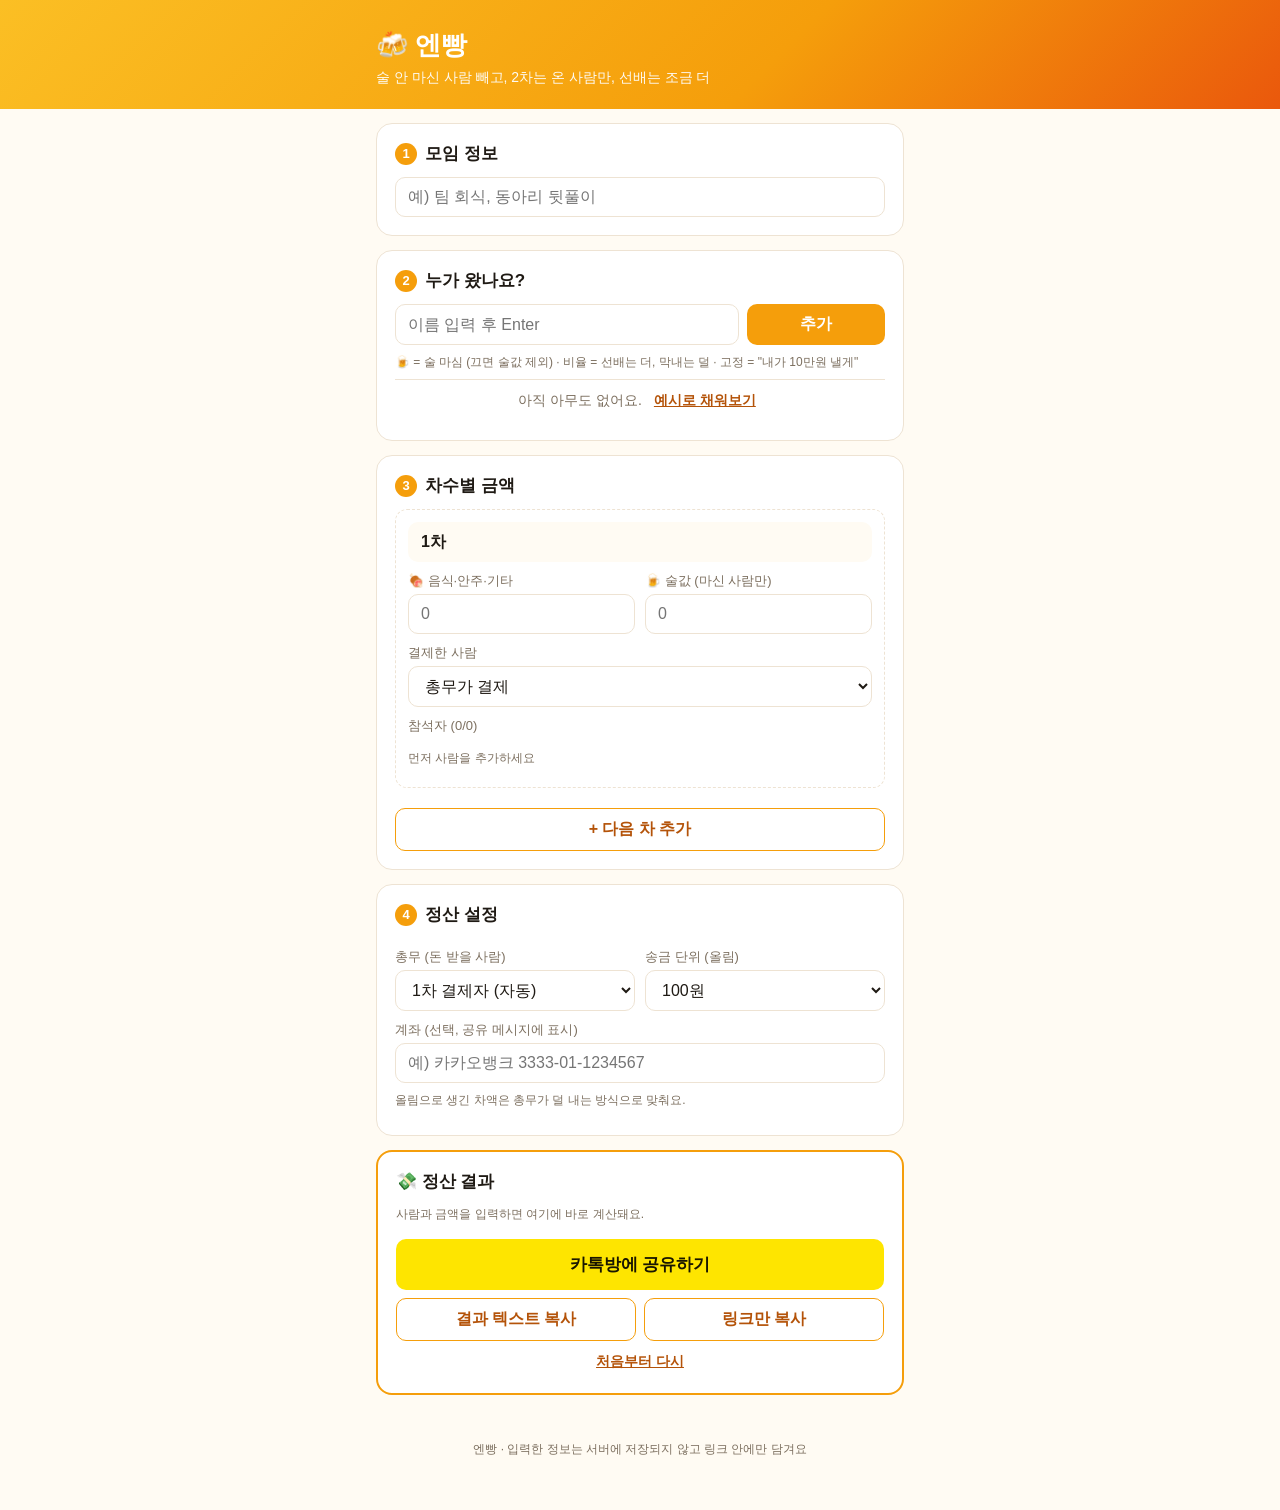
==== dutch-pay/index.html @ c8ae8e64 "Add 엔빵 drinking-party split-bill calculator Static page under dutch-pay/: per-round attendees, alcoh" ====
<!doctype html>
<html lang="ko">
<head>
<meta charset="UTF-8">
<meta name="viewport" content="width=device-width, initial-scale=1.0">
<title>엔빵 - 술자리 N빵 계산기</title>
<meta name="description" content="술 안 마신 사람은 술값 빼고, 2차는 온 사람만, 선배는 조금 더. 복잡한 술자리 정산을 1분 만에 끝내고 카톡방에 바로 공유하세요.">
<!-- 카톡/SNS 링크 미리보기. 배포 후 og:url, og:image를 실제 주소로 바꾸세요 -->
<meta property="og:type" content="website">
<meta property="og:title" content="엔빵 - 술자리 N빵 계산기">
<meta property="og:description" content="술값 제외 · 차수별 정산 · 선배 가중치까지. 정산 결과를 카톡방에 공유하세요.">
<meta property="og:image" content="og-image.png">
<meta name="theme-color" content="#f59e0b">
<link rel="stylesheet" href="style.css">
</head>
<body>
  <header class="top">
    <div class="wrap">
      <h1>🍻 엔빵</h1>
      <p>술 안 마신 사람 빼고, 2차는 온 사람만, 선배는 조금 더</p>
    </div>
  </header>

  <main class="wrap">
    <!-- 공유 링크로 들어온 사람에게 보이는 배너 -->
    <section id="sharedBanner" class="card shared hidden">
      <strong id="sharedTitle"></strong>
      <p>친구가 보낸 정산 결과예요. 내 금액을 확인하고 송금하세요.</p>
      <div class="row">
        <button id="editShared" class="ghost">이 정산 수정하기</button>
        <button id="newCalc">나도 계산하기</button>
      </div>
    </section>

    <div id="editor">
      <section class="card">
        <h2><span class="step">1</span> 모임 정보</h2>
        <input id="title" type="text" maxlength="30" placeholder="예) 팀 회식, 동아리 뒷풀이">
      </section>

      <section class="card">
        <h2><span class="step">2</span> 누가 왔나요?</h2>
        <form id="addPersonForm" class="row">
          <input id="personName" type="text" maxlength="12" placeholder="이름 입력 후 Enter" autocomplete="off">
          <button type="submit">추가</button>
        </form>
        <p class="hint">🍺 = 술 마심 (끄면 술값 제외) · 비율 = 선배는 더, 막내는 덜 · 고정 = "내가 10만원 낼게"</p>
        <ul id="people" class="people"></ul>
      </section>

      <section class="card">
        <h2><span class="step">3</span> 차수별 금액</h2>
        <div id="rounds"></div>
        <button id="addRound" class="ghost wide">+ 다음 차 추가</button>
      </section>

      <section class="card">
        <h2><span class="step">4</span> 정산 설정</h2>
        <div class="grid2">
          <label>총무 (돈 받을 사람)
            <select id="treasurer"></select>
          </label>
          <label>송금 단위 (올림)
            <select id="unit">
              <option value="1">1원 (정확히)</option>
              <option value="10">10원</option>
              <option value="100" selected>100원</option>
              <option value="1000">1,000원</option>
            </select>
          </label>
        </div>
        <label>계좌 (선택, 공유 메시지에 표시)
          <input id="account" type="text" maxlength="40" placeholder="예) 카카오뱅크 3333-01-1234567">
        </label>
        <p class="hint">올림으로 생긴 차액은 총무가 덜 내는 방식으로 맞춰요.</p>
      </section>
    </div>

    <section class="card result" id="result">
      <h2>💸 정산 결과</h2>
      <div id="resultBody"></div>
      <div class="share">
        <button id="shareBtn" class="kakao">카톡방에 공유하기</button>
        <div class="row">
          <button id="copyText" class="ghost">결과 텍스트 복사</button>
          <button id="copyLink" class="ghost">링크만 복사</button>
        </div>
        <button id="resetBtn" class="text">처음부터 다시</button>
      </div>
    </section>

    <!-- 광고 자리: 애드센스 승인 후 코드를 넣으세요 -->
    <div class="ad-slot" id="adSlot"></div>
  </main>

  <footer class="foot">
    <p>엔빵 · 입력한 정보는 서버에 저장되지 않고 링크 안에만 담겨요</p>
  </footer>

  <div id="toast" class="toast"></div>

  <script src="calc.js"></script>
  <script src="app.js"></script>
</body>
</html>
---- dutch-pay/style.css ----
:root {
  --accent: #f59e0b;
  --accent-dark: #b45309;
  --bg: #fffbf3;
  --card: #ffffff;
  --text: #1f1a14;
  --muted: #7c6f5f;
  --border: #eee3d3;
  --on: #fef3c7;
  --kakao: #fee500;
}

* {
  box-sizing: border-box;
}

body {
  margin: 0;
  font-family: -apple-system, "Apple SD Gothic Neo", "Pretendard", "Malgun Gothic", sans-serif;
  background: var(--bg);
  color: var(--text);
  -webkit-text-size-adjust: 100%;
}

.wrap {
  max-width: 560px;
  margin: 0 auto;
  padding: 0 16px;
}

.hidden {
  display: none !important;
}

.top {
  background: linear-gradient(135deg, #fbbf24, #f59e0b 60%, #ea580c);
  color: #fff;
  padding: 28px 0 22px;
}

.top h1 {
  margin: 0;
  font-size: 26px;
}

.top p {
  margin: 6px 0 0;
  font-size: 14px;
  opacity: 0.95;
}

.card {
  background: var(--card);
  border: 1px solid var(--border);
  border-radius: 16px;
  padding: 18px;
  margin: 14px 0;
}

h2 {
  margin: 0 0 12px;
  font-size: 17px;
  display: flex;
  align-items: center;
  gap: 8px;
}

h3 {
  margin: 18px 0 8px;
  font-size: 15px;
}

.step {
  display: inline-grid;
  place-items: center;
  width: 22px;
  height: 22px;
  border-radius: 50%;
  background: var(--accent);
  color: #fff;
  font-size: 13px;
}

input,
select,
button {
  font: inherit;
  font-size: 16px; /* iOS 확대 방지 */
}

input,
select {
  width: 100%;
  padding: 10px 12px;
  border: 1px solid var(--border);
  border-radius: 10px;
  background: #fff;
  color: var(--text);
}

input:focus,
select:focus {
  outline: 2px solid var(--accent);
  border-color: transparent;
}

label {
  display: block;
  font-size: 13px;
  color: var(--muted);
  margin-top: 10px;
}

label input,
label select {
  margin-top: 4px;
}

button {
  border: 0;
  border-radius: 10px;
  padding: 10px 16px;
  background: var(--accent);
  color: #fff;
  font-weight: 600;
  cursor: pointer;
  white-space: nowrap;
}

button:active {
  transform: scale(0.98);
}

button.ghost {
  background: #fff;
  color: var(--accent-dark);
  border: 1px solid var(--accent);
}

button.text {
  background: none;
  color: var(--accent-dark);
  padding: 4px 6px;
  font-size: 14px;
  text-decoration: underline;
}

button.wide {
  width: 100%;
  margin-top: 10px;
}

.row {
  display: flex;
  gap: 8px;
}

.row > * {
  flex: 1;
}

.row > input {
  flex: 3;
}

.grid2 {
  display: grid;
  grid-template-columns: 1fr 1fr;
  gap: 0 10px;
}

.hint {
  font-size: 12px;
  color: var(--muted);
  margin: 8px 0;
  line-height: 1.5;
}

/* 사람 목록 */
.people {
  list-style: none;
  margin: 0;
  padding: 0;
}

.people li {
  display: flex;
  align-items: center;
  gap: 6px;
  padding: 8px 0;
  border-top: 1px solid var(--border);
}

.people li.empty {
  color: var(--muted);
  font-size: 14px;
  justify-content: center;
}

.people .name {
  flex: 1;
  min-width: 0;
  font-weight: 600;
  overflow: hidden;
  text-overflow: ellipsis;
  white-space: nowrap;
}

.people .weight {
  width: auto;
  max-width: 104px;
  padding: 6px 4px;
  font-size: 14px;
}

.people .fixed {
  width: 76px;
  padding: 6px 8px;
  font-size: 14px;
}

.remove {
  background: none;
  color: var(--muted);
  padding: 4px 6px;
}

.chip {
  background: #fff;
  color: var(--muted);
  border: 1px solid var(--border);
  border-radius: 999px;
  padding: 6px 12px;
  font-size: 14px;
  font-weight: 500;
}

.chip.on {
  background: var(--on);
  border-color: var(--accent);
  color: var(--accent-dark);
}

.chip.drink {
  padding: 4px 8px;
  filter: grayscale(1);
  opacity: 0.5;
}

.chip.drink.on {
  filter: none;
  opacity: 1;
}

/* 차수 */
.round {
  border: 1px dashed var(--border);
  border-radius: 12px;
  padding: 12px;
  margin-bottom: 10px;
}

.round-head {
  display: flex;
  gap: 6px;
}

.round-head .rname {
  font-weight: 700;
  border-color: transparent;
  background: var(--bg);
}

.attendees-label {
  display: flex;
  justify-content: space-between;
  align-items: center;
  font-size: 13px;
  color: var(--muted);
  margin-top: 10px;
}

.chips {
  display: flex;
  flex-wrap: wrap;
  gap: 6px;
  margin-top: 6px;
}

/* 결과 */
.result {
  border: 2px solid var(--accent);
}

.total {
  font-size: 15px;
  margin-bottom: 10px;
}

.total strong {
  font-size: 24px;
  color: var(--accent-dark);
}

.total span {
  display: block;
  font-size: 13px;
  color: var(--muted);
  margin-top: 2px;
}

.shares,
.transfers {
  list-style: none;
  margin: 0;
  padding: 0;
}

.shares li,
.transfers li {
  display: flex;
  justify-content: space-between;
  align-items: center;
  gap: 10px;
  padding: 10px 0;
  border-top: 1px solid var(--border);
}

.shares strong {
  font-size: 18px;
}

.shares .name {
  font-weight: 600;
  margin-right: 4px;
}

.detail {
  font-size: 12px;
  color: var(--muted);
  margin-top: 2px;
}

.tag {
  display: inline-block;
  font-size: 11px;
  padding: 1px 6px;
  border-radius: 6px;
  background: #f3efe8;
  color: var(--muted);
  margin-right: 3px;
  vertical-align: 1px;
}

.tag.boss {
  background: var(--accent);
  color: #fff;
}

.transfers li {
  background: var(--bg);
  border: 0;
  border-radius: 10px;
  padding: 10px 12px;
  margin-bottom: 6px;
}

.warn {
  font-size: 13px;
  background: #fff1f0;
  color: #b42318;
  padding: 8px 10px;
  border-radius: 8px;
}

.account {
  font-size: 14px;
  background: var(--bg);
  padding: 10px 12px;
  border-radius: 10px;
}

.share {
  display: grid;
  gap: 8px;
  margin-top: 16px;
}

button.kakao {
  background: var(--kakao);
  color: #191600;
  padding: 14px;
  font-size: 17px;
}

.shared {
  background: var(--on);
  border-color: var(--accent);
}

.shared p {
  font-size: 14px;
  margin: 6px 0 12px;
}

.ad-slot:empty {
  display: none;
}

.foot {
  text-align: center;
  font-size: 12px;
  color: var(--muted);
  padding: 20px 16px 40px;
}

.toast {
  position: fixed;
  left: 50%;
  bottom: 28px;
  transform: translate(-50%, 20px);
  background: rgba(31, 26, 20, 0.92);
  color: #fff;
  padding: 10px 18px;
  border-radius: 999px;
  font-size: 14px;
  opacity: 0;
  pointer-events: none;
  transition: 0.2s;
  max-width: calc(100% - 32px);
}

.toast.show {
  opacity: 1;
  transform: translate(-50%, 0);
}

@media (max-width: 380px) {
  .people .weight {
    max-width: 78px;
  }
  .people .fixed {
    width: 60px;
  }
}
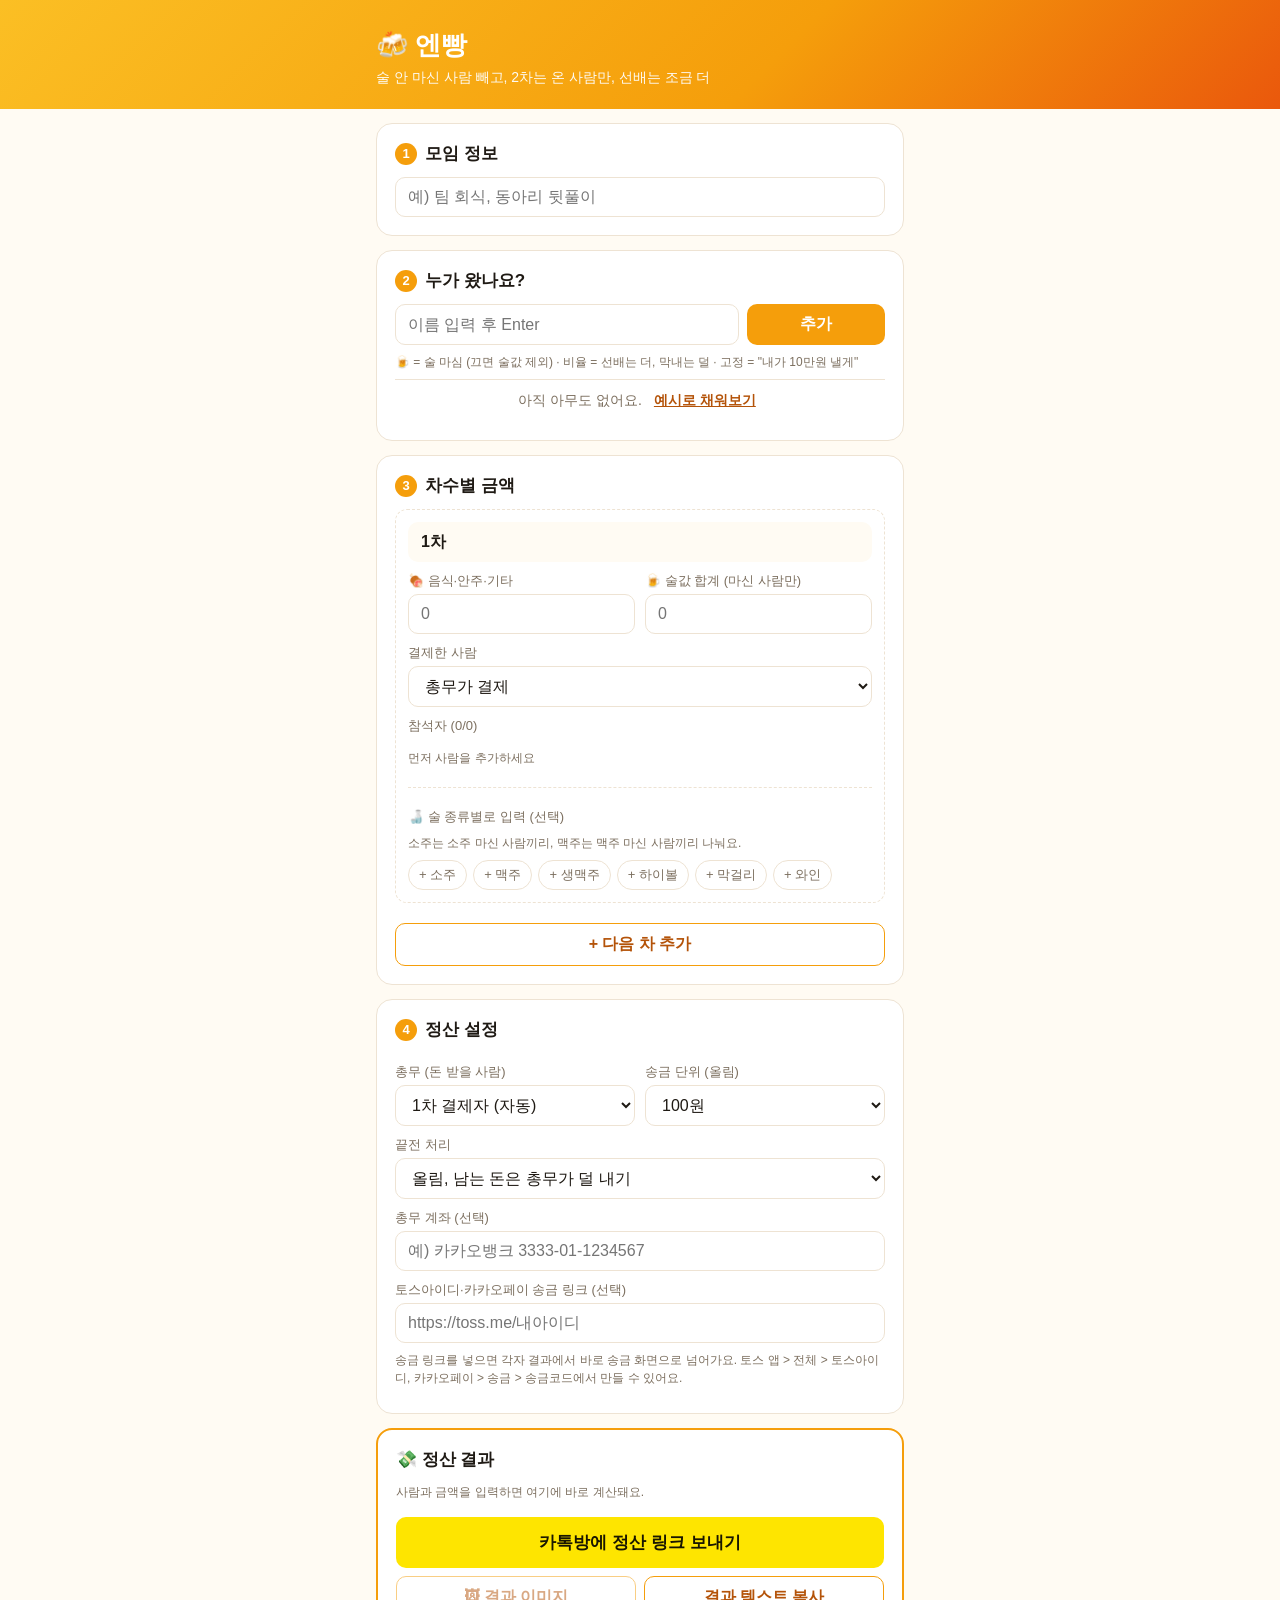
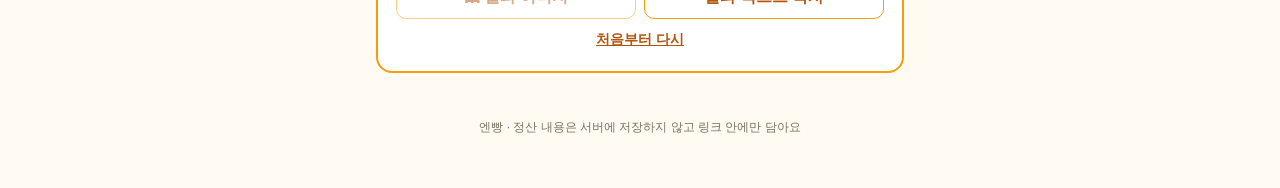
==== commit b2ddccd3: "Add drink types, odd-change roulette, payment checks, image card, link-first sharing - Rounds take i" ====
--- a/dutch-pay/index.html
+++ b/dutch-pay/index.html
@@ -25,7 +25,8 @@
     <!-- 공유 링크로 들어온 사람에게 보이는 배너 -->
     <section id="sharedBanner" class="card shared hidden">
       <strong id="sharedTitle"></strong>
-      <p>친구가 보낸 정산 결과예요. 내 금액을 확인하고 송금하세요.</p>
+      <p>친구가 보낸 정산이에요. 내 이름을 누르고, 송금한 뒤 '보냈어요'를 눌러주세요.</p>
+      <div id="mePicker"></div>
       <div class="row">
         <button id="editShared" class="ghost">이 정산 수정하기</button>
         <button id="newCalc">나도 계산하기</button>
@@ -69,10 +70,20 @@
             </select>
           </label>
         </div>
-        <label>계좌 (선택, 공유 메시지에 표시)
+        <label>끝전 처리
+          <select id="oddMode">
+            <option value="treasurer">올림, 남는 돈은 총무가 덜 내기</option>
+            <option value="roulette">🎯 룰렛으로 한 명에게 몰아주기</option>
+          </select>
+        </label>
+        <label>총무 계좌 (선택)
           <input id="account" type="text" maxlength="40" placeholder="예) 카카오뱅크 3333-01-1234567">
         </label>
-        <p class="hint">올림으로 생긴 차액은 총무가 덜 내는 방식으로 맞춰요.</p>
+        <label>토스아이디·카카오페이 송금 링크 (선택)
+          <input id="payLink" type="url" maxlength="80" placeholder="https://toss.me/내아이디">
+        </label>
+        <p class="hint" id="payLinkHint"></p>
+        <p class="hint">송금 링크를 넣으면 각자 결과에서 바로 송금 화면으로 넘어가요. 토스 앱 &gt; 전체 &gt; 토스아이디, 카카오페이 &gt; 송금 &gt; 송금코드에서 만들 수 있어요.</p>
       </section>
     </div>
 
@@ -80,10 +91,10 @@
       <h2>💸 정산 결과</h2>
       <div id="resultBody"></div>
       <div class="share">
-        <button id="shareBtn" class="kakao">카톡방에 공유하기</button>
+        <button id="shareBtn" class="kakao">카톡방에 정산 링크 보내기</button>
         <div class="row">
+          <button id="cardBtn" class="ghost">🖼 결과 이미지</button>
           <button id="copyText" class="ghost">결과 텍스트 복사</button>
-          <button id="copyLink" class="ghost">링크만 복사</button>
         </div>
         <button id="resetBtn" class="text">처음부터 다시</button>
       </div>
@@ -94,10 +105,30 @@
   </main>
 
   <footer class="foot">
-    <p>엔빵 · 입력한 정보는 서버에 저장되지 않고 링크 안에만 담겨요</p>
+    <p>엔빵 · 정산 내용은 서버에 저장하지 않고 링크 안에만 담아요</p>
   </footer>
 
-  <div id="toast" class="toast"></div>
+  <div id="cardModal" class="modal" hidden>
+    <div class="modal-box">
+      <img id="cardImg" alt="정산 결과 이미지">
+      <p class="hint">이미지를 길게 눌러 저장하거나 공유할 수 있어요.</p>
+      <div class="row">
+        <button id="cardShare" hidden>이미지 공유</button>
+        <a id="cardSave" class="button">이미지 저장</a>
+        <button id="cardClose" class="ghost">닫기</button>
+      </div>
+    </div>
+  </div>
+
+  <div id="roulette" class="modal" hidden>
+    <div class="modal-box roulette-box">
+      <p id="rouletteSub">끝전 몰아주기 룰렛</p>
+      <div id="rouletteName" class="roulette-name" aria-live="polite"></div>
+      <button id="rouletteDone" hidden>확인</button>
+    </div>
+  </div>
+
+  <div id="toast" class="toast" role="status"></div>
 
   <script src="calc.js"></script>
   <script src="app.js"></script>
--- a/dutch-pay/style.css
+++ b/dutch-pay/style.css
@@ -8,10 +8,53 @@
   --border: #eee3d3;
   --on: #fef3c7;
   --kakao: #fee500;
+  --surface: #ffffff;
+  --tag-bg: #f3efe8;
+  --warn-bg: #fff1f0;
+  --warn-fg: #b42318;
+  --toast-bg: rgba(31, 26, 20, 0.92);
+}
+
+@media (prefers-color-scheme: dark) {
+  :root:not([data-theme="light"]) {
+    --accent-dark: #fbbf24;
+    --bg: #17130e;
+    --card: #221c15;
+    --text: #f5ede2;
+    --muted: #b3a593;
+    --border: #3a3026;
+    --on: #3d2e12;
+    --surface: #2a231b;
+    --tag-bg: #352c22;
+    --warn-bg: #3b1714;
+    --warn-fg: #ffb4a8;
+    --toast-bg: rgba(245, 237, 226, 0.92);
+    color-scheme: dark;
+  }
+}
+
+:root[data-theme="dark"] {
+  --accent-dark: #fbbf24;
+  --bg: #17130e;
+  --card: #221c15;
+  --text: #f5ede2;
+  --muted: #b3a593;
+  --border: #3a3026;
+  --on: #3d2e12;
+  --surface: #2a231b;
+  --tag-bg: #352c22;
+  --warn-bg: #3b1714;
+  --warn-fg: #ffb4a8;
+  --toast-bg: rgba(245, 237, 226, 0.92);
+  color-scheme: dark;
 }
 
 * {
   box-sizing: border-box;
+}
+
+[hidden] {
+  display: none !important;
 }
 
 body {
@@ -94,7 +137,7 @@
   padding: 10px 12px;
   border: 1px solid var(--border);
   border-radius: 10px;
-  background: #fff;
+  background: var(--surface);
   color: var(--text);
 }
 
@@ -132,7 +175,7 @@
 }
 
 button.ghost {
-  background: #fff;
+  background: var(--surface);
   color: var(--accent-dark);
   border: 1px solid var(--accent);
 }
@@ -226,7 +269,7 @@
 }
 
 .chip {
-  background: #fff;
+  background: var(--surface);
   color: var(--muted);
   border: 1px solid var(--border);
   border-radius: 999px;
@@ -287,6 +330,54 @@
   margin-top: 6px;
 }
 
+/* 잔 수 */
+.glasses {
+  margin-top: 12px;
+  padding-top: 10px;
+  border-top: 1px dashed var(--border);
+}
+
+.gtotal {
+  color: var(--accent-dark);
+}
+
+.glass-row {
+  display: flex;
+  align-items: center;
+  gap: 8px;
+  padding: 4px 0;
+}
+
+.glass-row span {
+  flex: 1;
+  font-weight: 600;
+}
+
+.glass-row .count {
+  width: 28px;
+  text-align: center;
+  font-size: 17px;
+}
+
+.step-btn {
+  width: 36px;
+  height: 36px;
+  padding: 0;
+  border-radius: 50%;
+  background: var(--on);
+  color: var(--accent-dark);
+  font-size: 20px;
+  line-height: 1;
+}
+
+.drink-stats {
+  background: var(--on);
+  border-radius: 10px;
+  padding: 10px 12px;
+  font-size: 14px;
+  margin-bottom: 12px;
+}
+
 /* 결과 */
 .result {
   border: 2px solid var(--accent);
@@ -326,6 +417,11 @@
   border-top: 1px solid var(--border);
 }
 
+.shares strong,
+.transfers strong {
+  white-space: nowrap;
+}
+
 .shares strong {
   font-size: 18px;
 }
@@ -346,7 +442,7 @@
   font-size: 11px;
   padding: 1px 6px;
   border-radius: 6px;
-  background: #f3efe8;
+  background: var(--tag-bg);
   color: var(--muted);
   margin-right: 3px;
   vertical-align: 1px;
@@ -367,8 +463,8 @@
 
 .warn {
   font-size: 13px;
-  background: #fff1f0;
-  color: #b42318;
+  background: var(--warn-bg);
+  color: var(--warn-fg);
   padding: 8px 10px;
   border-radius: 8px;
 }
@@ -419,8 +515,8 @@
   left: 50%;
   bottom: 28px;
   transform: translate(-50%, 20px);
-  background: rgba(31, 26, 20, 0.92);
-  color: #fff;
+  background: var(--toast-bg);
+  color: var(--bg);
   padding: 10px 18px;
   border-radius: 999px;
   font-size: 14px;
@@ -443,3 +539,278 @@
     width: 60px;
   }
 }
+
+.nowrap {
+  white-space: nowrap;
+}
+
+/* 술 종류별 */
+.drinks-box {
+  margin-top: 12px;
+  padding-top: 10px;
+  border-top: 1px dashed var(--border);
+}
+
+.chip.preset {
+  font-size: 13px;
+  padding: 5px 10px;
+}
+
+.drink-item {
+  background: var(--bg);
+  border-radius: 12px;
+  padding: 10px;
+  margin-top: 10px;
+}
+
+.drink-head {
+  display: flex;
+  align-items: center;
+  gap: 6px;
+}
+
+.drink-head .dname {
+  flex: 1.2;
+  min-width: 0;
+  font-weight: 700;
+  padding: 8px;
+}
+
+.drink-head .dprice {
+  flex: 1;
+  min-width: 0;
+  padding: 8px;
+}
+
+.qty {
+  display: flex;
+  align-items: center;
+  gap: 4px;
+}
+
+.qty .step-btn {
+  width: 30px;
+  height: 30px;
+  font-size: 17px;
+}
+
+.qcount {
+  min-width: 20px;
+  text-align: center;
+}
+
+.dcost {
+  margin: 6px 0 4px;
+}
+
+.glass-sub .gtotal {
+  font-size: 13px;
+  font-weight: 700;
+}
+
+.drink-kinds {
+  margin-top: 4px;
+}
+
+/* 끝전 룰렛 */
+.odd-box {
+  display: flex;
+  align-items: center;
+  justify-content: space-between;
+  gap: 8px;
+  flex-wrap: wrap;
+  font-size: 14px;
+  background: var(--bg);
+  border: 1px dashed var(--accent);
+  border-radius: 10px;
+  padding: 10px 12px;
+  margin-bottom: 8px;
+}
+
+.tag.odd {
+  background: var(--on);
+  color: var(--accent-dark);
+}
+
+.roulette-box {
+  text-align: center;
+}
+
+.roulette-name {
+  font-size: 40px;
+  font-weight: 800;
+  margin: 18px 0 22px;
+  min-height: 52px;
+}
+
+.roulette-name.win {
+  color: var(--accent-dark);
+  animation: pop 0.4s ease-out;
+}
+
+@keyframes pop {
+  0% { transform: scale(0.7); }
+  70% { transform: scale(1.15); }
+  100% { transform: scale(1); }
+}
+
+/* 송금 체크 */
+.transfer-head {
+  display: flex;
+  justify-content: space-between;
+  align-items: baseline;
+}
+
+.progress-label {
+  font-size: 13px;
+  color: var(--muted);
+}
+
+.progress {
+  height: 8px;
+  border-radius: 999px;
+  background: var(--tag-bg);
+  overflow: hidden;
+  margin-bottom: 10px;
+}
+
+.progress span {
+  display: block;
+  height: 100%;
+  background: var(--accent);
+  transition: width 0.3s;
+}
+
+.transfers li {
+  flex-direction: column;
+  align-items: stretch;
+}
+
+.t-main {
+  display: flex;
+  justify-content: space-between;
+  gap: 10px;
+}
+
+.t-actions {
+  display: flex;
+  justify-content: flex-end;
+  gap: 6px;
+  flex-wrap: wrap;
+  margin-top: 8px;
+}
+
+.transfers li.done .t-main {
+  color: var(--muted);
+  text-decoration: line-through;
+}
+
+.mini,
+a.mini {
+  font-size: 13px;
+  padding: 6px 10px;
+  border-radius: 8px;
+  background: var(--surface);
+  color: var(--accent-dark);
+  border: 1px solid var(--border);
+  text-decoration: none;
+  font-weight: 600;
+}
+
+.mini.check.on {
+  background: var(--accent);
+  border-color: var(--accent);
+  color: #fff;
+}
+
+a.mini.pay {
+  background: #3182f6;
+  border-color: #3182f6;
+  color: #fff;
+}
+
+.account {
+  display: flex;
+  justify-content: space-between;
+  align-items: center;
+  gap: 8px;
+}
+
+/* 공유 링크로 들어온 사람 */
+.me-q {
+  font-weight: 700;
+  margin: 10px 0 6px;
+}
+
+.me-card {
+  background: var(--card);
+  border-radius: 12px;
+  padding: 12px;
+  margin: 10px 0 12px;
+}
+
+.me-amount {
+  font-size: 15px;
+  margin-bottom: 8px;
+}
+
+.me-amount strong {
+  font-size: 22px;
+  color: var(--accent-dark);
+}
+
+/* 이미지/룰렛 모달 */
+.modal {
+  position: fixed;
+  inset: 0;
+  z-index: 20;
+  display: grid;
+  place-items: center;
+  padding: 16px;
+  background: rgba(0, 0, 0, 0.55);
+}
+
+.modal-box {
+  background: var(--card);
+  border-radius: 16px;
+  padding: 16px;
+  width: 100%;
+  max-width: 420px;
+  max-height: 100%;
+  overflow: auto;
+}
+
+.modal-box img {
+  width: 100%;
+  border-radius: 10px;
+  display: block;
+}
+
+a.button {
+  display: inline-flex;
+  align-items: center;
+  justify-content: center;
+  border-radius: 10px;
+  padding: 10px 16px;
+  background: var(--accent);
+  color: #fff;
+  font-weight: 600;
+  text-decoration: none;
+}
+
+button:disabled {
+  opacity: 0.5;
+}
+
+button:focus-visible,
+a:focus-visible {
+  outline: 3px solid var(--accent-dark);
+  outline-offset: 2px;
+}
+
+@media (prefers-reduced-motion: reduce) {
+  * {
+    animation: none !important;
+    transition: none !important;
+  }
+}
